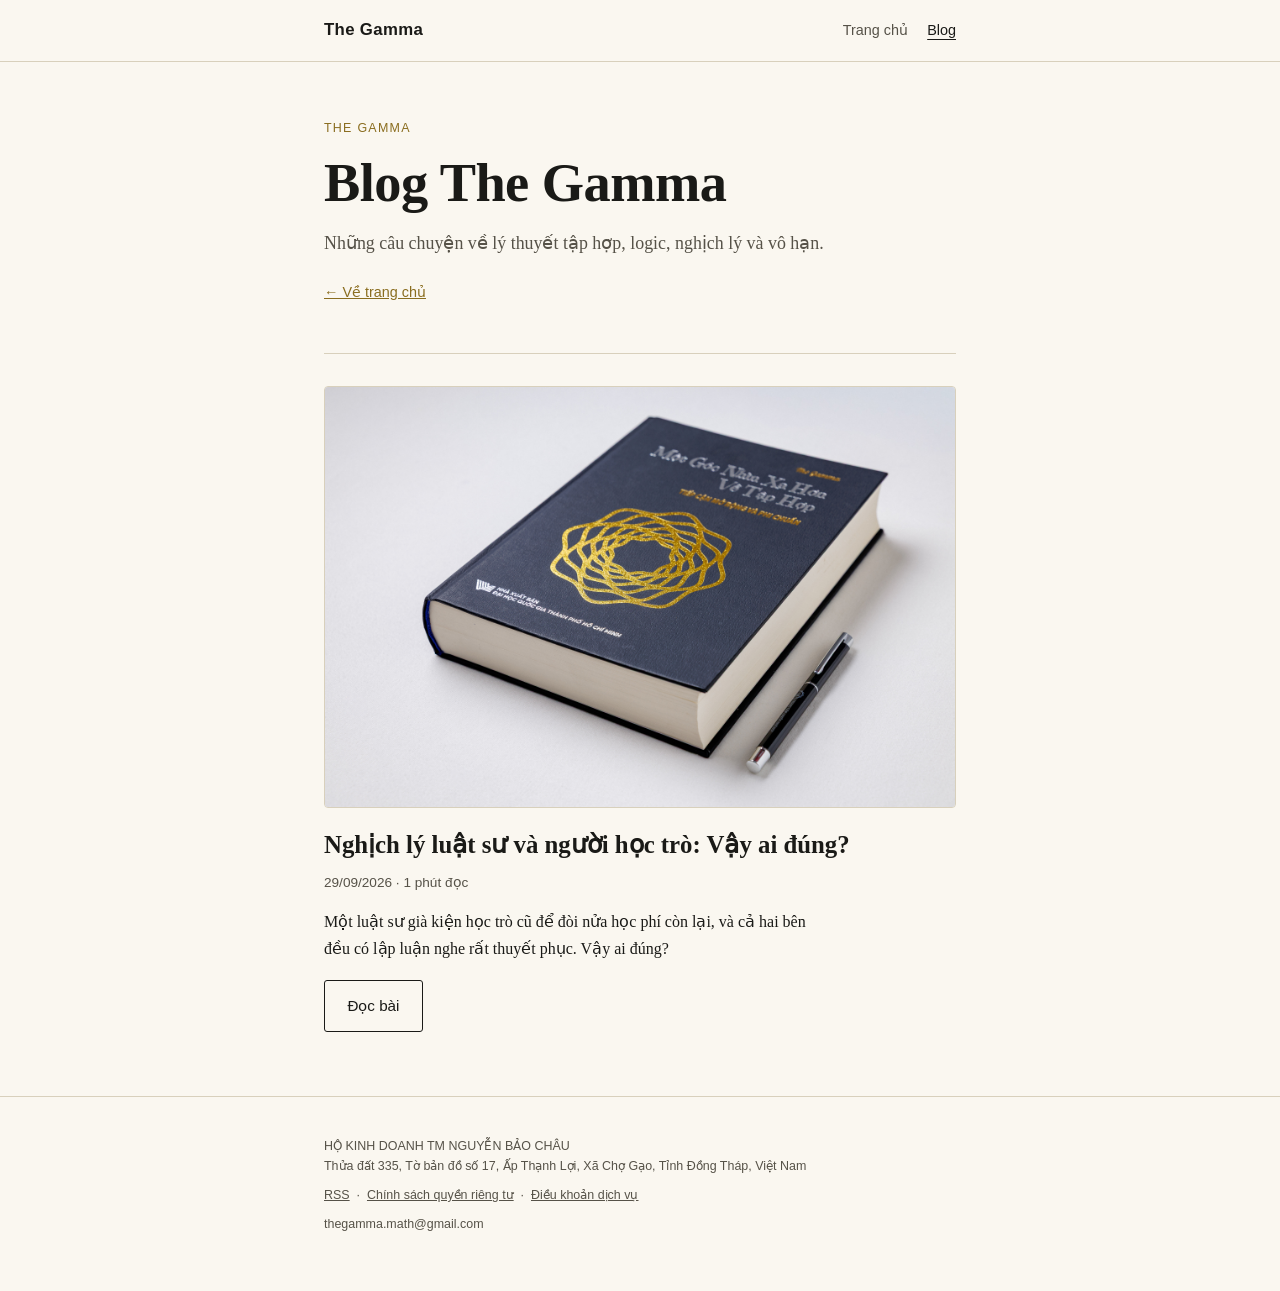
==== blog/index.html @ b24817ed "Add blog, first paradox article, and RSS feed Co-Authored-By: Claude Sonnet 5.5 <noreply@anthropic.c" ====
<!DOCTYPE html>
<html lang="vi">
<head>
<meta charset="UTF-8">
<meta name="viewport" content="width=device-width, initial-scale=1.0">
<script>function loadScript(a){var b=document.getElementsByTagName("head")[0],c=document.createElement("script");c.type="text/javascript",c.src="https://tracker.metricool.com/resources/be.js",c.onreadystatechange=a,c.onload=a,b.appendChild(c)}loadScript(function(){beTracker.t({hash:"9747b99897eb037092e02bbf953b41c9"})});</script>
<title>Blog The Gamma - Lý thuyết tập hợp, logic, nghịch lý và vô hạn</title>
<meta name="description" content="Những câu chuyện về lý thuyết tập hợp, logic, nghịch lý và vô hạn.">
<meta name="robots" content="index, follow">
<link rel="canonical" href="https://gammabook.store/blog/">
<link rel="alternate" type="application/rss+xml" title="The Gamma Blog RSS Feed" href="https://gammabook.store/feed.xml">
<meta property="og:type" content="website">
<meta property="og:site_name" content="The Gamma">
<meta property="og:locale" content="vi_VN">
<meta property="og:title" content="Blog The Gamma - Lý thuyết tập hợp, logic, nghịch lý và vô hạn">
<meta property="og:description" content="Những câu chuyện về lý thuyết tập hợp, logic, nghịch lý và vô hạn.">
<meta property="og:url" content="https://gammabook.store/blog/">
<meta property="og:image" content="https://gammabook.store/assets/images/blog/nghich-ly-luat-su-va-nguoi-hoc-tro.jpg">
<meta property="og:image:width" content="6000">
<meta property="og:image:height" content="4000">
<meta property="og:image:alt" content="Cuốn sách bìa cứng màu xanh đen có họa tiết vòng xoắn màu vàng ở giữa bìa, đặt trên nền sáng cạnh một chiếc bút.">
<meta name="twitter:card" content="summary_large_image">
<meta name="twitter:title" content="Blog The Gamma - Lý thuyết tập hợp, logic, nghịch lý và vô hạn">
<meta name="twitter:description" content="Những câu chuyện về lý thuyết tập hợp, logic, nghịch lý và vô hạn.">
<meta name="twitter:image" content="https://gammabook.store/assets/images/blog/nghich-ly-luat-su-va-nguoi-hoc-tro.jpg">
<link rel="stylesheet" href="/assets/css/blog.css">
</head>
<body>
<header class="site-header">
  <div class="inner">
    <a class="brand" href="/">The Gamma</a>
    <nav aria-label="Điều hướng chính">
      <ul>
        <li><a href="/">Trang chủ</a></li>
        <li><a href="/blog/" aria-current="page">Blog</a></li>
      </ul>
    </nav>
  </div>
</header>

<main>
  <div class="inner">
    <section class="blog-hero" aria-labelledby="blog-title">
      <p class="kicker">THE GAMMA</p>
      <h1 id="blog-title">Blog The Gamma</h1>
      <p class="lede">Những câu chuyện về lý thuyết tập hợp, logic, nghịch lý và vô hạn.</p>
      <a class="back-link" href="/">← Về trang chủ</a>
    </section>

    <section class="post-list" aria-label="Danh sách bài viết">
      <article class="post-card">
        <figure>
          <a href="/blog/nghich-ly-luat-su-va-nguoi-hoc-tro/" tabindex="-1" aria-hidden="true">
            <img src="/assets/images/blog/nghich-ly-luat-su-va-nguoi-hoc-tro.jpg" width="6000" height="4000" alt="Cuốn sách bìa cứng màu xanh đen có họa tiết vòng xoắn màu vàng ở giữa bìa, đặt trên nền sáng cạnh một chiếc bút.">
          </a>
        </figure>
        <h2><a href="/blog/nghich-ly-luat-su-va-nguoi-hoc-tro/">Nghịch lý luật sư và người học trò: Vậy ai đúng?</a></h2>
        <p class="meta"><time datetime="2026-09-29">29/09/2026</time> · 1 phút đọc</p>
        <p>Một luật sư già kiện học trò cũ để đòi nửa học phí còn lại, và cả hai bên đều có lập luận nghe rất thuyết phục. Vậy ai đúng?</p>
        <a class="btn" href="/blog/nghich-ly-luat-su-va-nguoi-hoc-tro/" aria-label="Đọc bài: Nghịch lý luật sư và người học trò: Vậy ai đúng?">Đọc bài</a>
      </article>
    </section>
  </div>
</main>

<footer class="site-footer">
  <div class="inner">
    <div class="legal">
      HỘ KINH DOANH TM NGUYỄN BẢO CHÂU<br>
      Thửa đất 335, Tờ bản đồ số 17, Ấp Thạnh Lợi, Xã Chợ Gạo, Tỉnh Đồng Tháp, Việt Nam
    </div>
    <div>
      <a href="/feed.xml">RSS</a>
      &nbsp;·&nbsp;
      <a href="https://claude.ai/artifact/8Zg2hi3Mc2nTTnBJ6mN28t" target="_blank" rel="noopener">Chính sách quyền riêng tư</a>
      &nbsp;·&nbsp;
      <a href="https://claude.ai/artifact/DGJWhUZzoiTJAerfdsssLq" target="_blank" rel="noopener">Điều khoản dịch vụ</a>
    </div>
    <div>thegamma.math@gmail.com</div>
  </div>
</footer>

</body>
</html>
---- assets/css/blog.css ----
:root {
  --ink: #1a1a17;
  --ink-soft: #565248;
  --paper: #faf7f0;
  --paper-panel: #f1ecdf;
  --rule: #d8d0bc;
  --accent: #8a6d1f;
  --accent-quiet: #cfc6a8;
}
@media (prefers-color-scheme: dark) {
  :root {
    --ink: #ece7da; --ink-soft: #b0aa97; --paper: #14130d;
    --paper-panel: #1c1a12; --rule: #34301f; --accent: #d4b04a; --accent-quiet: #47401f;
  }
}
* { box-sizing: border-box; }
html { scroll-padding-top: env(safe-area-inset-top, 0px); }
body {
  margin: 0; background: var(--paper); color: var(--ink);
  font-family: "Iowan Old Style", "Palatino Linotype", Georgia, "Noto Serif", serif;
  line-height: 1.7; -webkit-font-smoothing: antialiased;
  overflow-x: hidden;
}
.sans, .site-header, .site-footer, .meta, .btn, .kicker { font-family: "Helvetica Neue", Arial, sans-serif; }
.inner { max-width: 680px; margin: 0 auto; padding: 0 1.5rem; }
a { color: var(--accent); }
a:focus-visible {
  outline: 3px solid var(--accent);
  outline-offset: 3px;
  border-radius: 2px;
}
img { display: block; max-width: 100%; height: auto; }
p { margin: 0 0 1.1rem; max-width: 62ch; }

/* header */
.site-header { border-bottom: 1px solid var(--rule); padding: 1rem 0; }
.site-header .inner { display: flex; flex-wrap: wrap; align-items: baseline; justify-content: space-between; gap: 0.5rem 1.5rem; }
.brand { color: var(--ink); text-decoration: none; font-size: 1.05rem; font-weight: 600; letter-spacing: 0.02em; }
.site-header nav ul { list-style: none; margin: 0; padding: 0; display: flex; gap: 1.2rem; font-size: 0.9rem; }
.site-header nav a { color: var(--ink-soft); text-decoration: none; }
.site-header nav a:hover, .site-header nav a[aria-current="page"] { color: var(--ink); text-decoration: underline; text-underline-offset: 4px; }

/* blog index */
.blog-hero { padding: 3.5rem 0 2rem; }
.kicker { font-size: 0.78rem; letter-spacing: 0.1em; color: var(--accent); margin: 0 0 1rem; }
h1 { font-size: clamp(2.2rem, 7vw, 3.4rem); line-height: 1.05; margin: 0 0 1rem; font-weight: 600; letter-spacing: -0.01em; }
.lede { font-size: 1.12rem; color: var(--ink-soft); margin: 0 0 1.2rem; }
.back-link { font-family: "Helvetica Neue", Arial, sans-serif; font-size: 0.9rem; }

.post-list { padding: 1rem 0 4rem; }
.post-card { border-top: 1px solid var(--rule); padding-top: 2rem; }
.post-card figure { margin: 0 0 1.4rem; }
.post-card img, .post-figure img { width: 100%; border-radius: 4px; border: 1px solid var(--rule); background: var(--paper-panel); }
.post-card h2 { font-size: 1.55rem; line-height: 1.25; margin: 0 0 0.6rem; font-weight: 600; }
.post-card h2 a { color: var(--ink); text-decoration: none; }
.post-card h2 a:hover { text-decoration: underline; text-underline-offset: 4px; }
.meta { font-size: 0.85rem; color: var(--ink-soft); margin: 0 0 0.9rem; }
.btn {
  display: inline-block; padding: 0.75rem 1.4rem; border: 1px solid var(--ink); border-radius: 3px;
  color: var(--ink); text-decoration: none; font-size: 0.95rem;
  transition: background 0.15s ease, color 0.15s ease;
}
.btn:hover { background: var(--ink); color: var(--paper); }

/* article */
.post-head { padding: 3.5rem 0 1.5rem; }
.post-head h1 { font-size: clamp(1.9rem, 6vw, 2.9rem); line-height: 1.12; }
.post-figure { margin: 0 0 2.5rem; }
.post-figure figcaption { font-family: "Helvetica Neue", Arial, sans-serif; font-size: 0.8rem; color: var(--ink-soft); margin-top: 0.6rem; }
.post-intro { font-size: 1.15rem; color: var(--ink-soft); }
.post-body h2 { font-size: 1.4rem; margin: 2.4rem 0 0.9rem; font-weight: 600; }
.post-body .verdict h2 {
  font-size: clamp(1.8rem, 5vw, 2.3rem); margin: 3rem 0 1rem; padding-top: 1.6rem;
  border-top: 1px solid var(--rule); color: var(--accent);
}
.note {
  background: var(--paper-panel); border: 1px solid var(--rule); border-radius: 10px;
  padding: 1.1rem 1.4rem; margin: 2.5rem 0 0;
  font-family: "Helvetica Neue", Arial, sans-serif; font-size: 0.88rem; color: var(--ink-soft);
}
.note p { margin: 0; }
.cta-row { display: flex; flex-wrap: wrap; gap: 0.9rem; margin: 2.5rem 0 4rem; }

/* footer */
.site-footer { padding: 2.5rem 0 3.5rem; border-top: 1px solid var(--rule); font-size: 0.78rem; color: var(--ink-soft); }
.site-footer .inner { display: flex; flex-direction: column; gap: 0.5rem; }
.site-footer a { color: var(--ink-soft); }
.site-footer .legal { line-height: 1.6; }
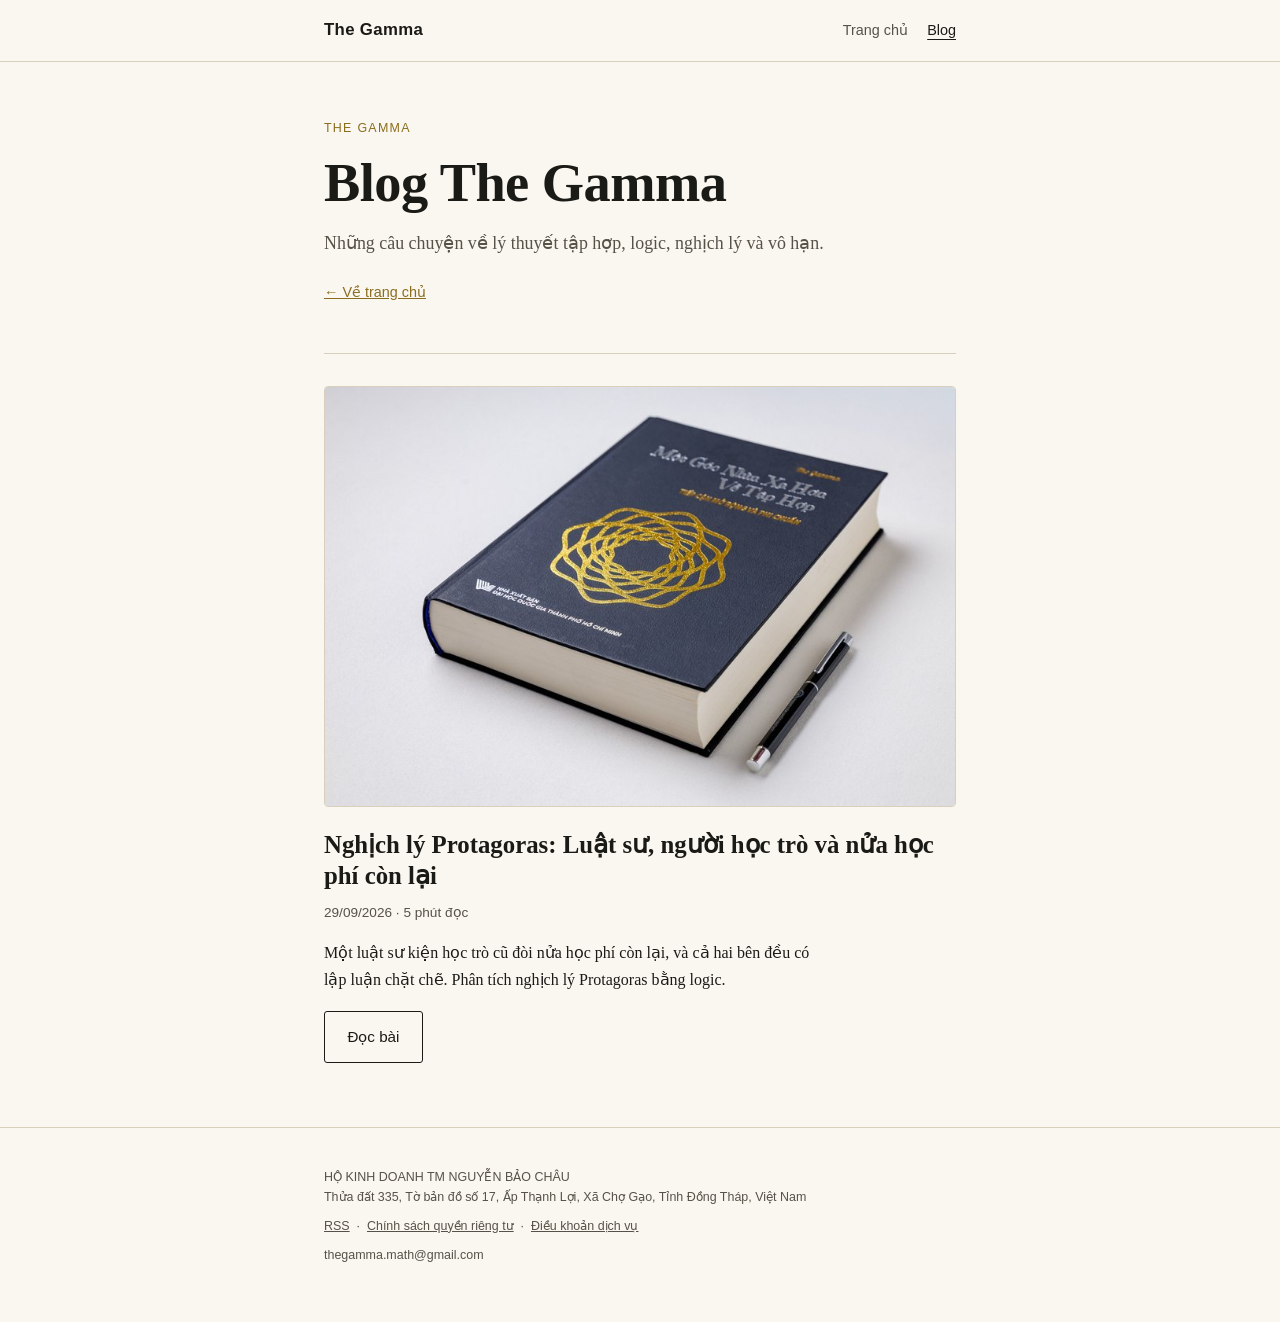
==== commit 002e81ec: "Improve Protagoras article and add LaTeX blog pipeline Co-Authored-By: Claude Sonnet 5.5 <noreply@an" ====
--- a/blog/index.html
+++ b/blog/index.html
@@ -15,14 +15,14 @@
 <meta property="og:title" content="Blog The Gamma - Lý thuyết tập hợp, logic, nghịch lý và vô hạn">
 <meta property="og:description" content="Những câu chuyện về lý thuyết tập hợp, logic, nghịch lý và vô hạn.">
 <meta property="og:url" content="https://gammabook.store/blog/">
-<meta property="og:image" content="https://gammabook.store/assets/images/blog/nghich-ly-luat-su-va-nguoi-hoc-tro.jpg">
-<meta property="og:image:width" content="6000">
-<meta property="og:image:height" content="4000">
+<meta property="og:image" content="https://gammabook.store/assets/images/blog/nghich-ly-luat-su-va-nguoi-hoc-tro-og.jpg">
+<meta property="og:image:width" content="1200">
+<meta property="og:image:height" content="630">
 <meta property="og:image:alt" content="Cuốn sách bìa cứng màu xanh đen có họa tiết vòng xoắn màu vàng ở giữa bìa, đặt trên nền sáng cạnh một chiếc bút.">
 <meta name="twitter:card" content="summary_large_image">
 <meta name="twitter:title" content="Blog The Gamma - Lý thuyết tập hợp, logic, nghịch lý và vô hạn">
 <meta name="twitter:description" content="Những câu chuyện về lý thuyết tập hợp, logic, nghịch lý và vô hạn.">
-<meta name="twitter:image" content="https://gammabook.store/assets/images/blog/nghich-ly-luat-su-va-nguoi-hoc-tro.jpg">
+<meta name="twitter:image" content="https://gammabook.store/assets/images/blog/nghich-ly-luat-su-va-nguoi-hoc-tro-og.jpg">
 <link rel="stylesheet" href="/assets/css/blog.css">
 </head>
 <body>
@@ -51,13 +51,13 @@
       <article class="post-card">
         <figure>
           <a href="/blog/nghich-ly-luat-su-va-nguoi-hoc-tro/" tabindex="-1" aria-hidden="true">
-            <img src="/assets/images/blog/nghich-ly-luat-su-va-nguoi-hoc-tro.jpg" width="6000" height="4000" alt="Cuốn sách bìa cứng màu xanh đen có họa tiết vòng xoắn màu vàng ở giữa bìa, đặt trên nền sáng cạnh một chiếc bút.">
+            <img src="/assets/images/blog/nghich-ly-luat-su-va-nguoi-hoc-tro-1200.jpg" srcset="/assets/images/blog/nghich-ly-luat-su-va-nguoi-hoc-tro-800.jpg 800w, /assets/images/blog/nghich-ly-luat-su-va-nguoi-hoc-tro-1200.jpg 1200w, /assets/images/blog/nghich-ly-luat-su-va-nguoi-hoc-tro-1600.jpg 1600w" sizes="(min-width: 680px) 632px, calc(100vw - 3rem)" width="1200" height="800" alt="Cuốn sách bìa cứng màu xanh đen có họa tiết vòng xoắn màu vàng ở giữa bìa, đặt trên nền sáng cạnh một chiếc bút." loading="lazy" decoding="async">
           </a>
         </figure>
-        <h2><a href="/blog/nghich-ly-luat-su-va-nguoi-hoc-tro/">Nghịch lý luật sư và người học trò: Vậy ai đúng?</a></h2>
-        <p class="meta"><time datetime="2026-09-29">29/09/2026</time> · 1 phút đọc</p>
-        <p>Một luật sư già kiện học trò cũ để đòi nửa học phí còn lại, và cả hai bên đều có lập luận nghe rất thuyết phục. Vậy ai đúng?</p>
-        <a class="btn" href="/blog/nghich-ly-luat-su-va-nguoi-hoc-tro/" aria-label="Đọc bài: Nghịch lý luật sư và người học trò: Vậy ai đúng?">Đọc bài</a>
+        <h2><a href="/blog/nghich-ly-luat-su-va-nguoi-hoc-tro/">Nghịch lý Protagoras: Luật sư, người học trò và nửa học phí còn lại</a></h2>
+        <p class="meta"><time datetime="2026-09-29">29/09/2026</time> · 5 phút đọc</p>
+        <p>Một luật sư kiện học trò cũ đòi nửa học phí còn lại, và cả hai bên đều có lập luận chặt chẽ. Phân tích nghịch lý Protagoras bằng logic.</p>
+        <a class="btn" href="/blog/nghich-ly-luat-su-va-nguoi-hoc-tro/" aria-label="Đọc bài: Nghịch lý Protagoras: Luật sư, người học trò và nửa học phí còn lại">Đọc bài</a>
       </article>
     </section>
   </div>
--- a/assets/css/blog.css
+++ b/assets/css/blog.css
@@ -6,9 +6,15 @@
   --rule: #d8d0bc;
   --accent: #8a6d1f;
   --accent-quiet: #cfc6a8;
+  /* Môi trường Ví dụ (vd) của sách: GammaOchre / GammaOchreTint.
+     Repository không chứa giá trị CMYK của preamble, nên hai màu này được lấy gần đúng từ
+     màu nhấn của trang (#8a6d1f). Chữ trắng trên #8a6d1f đạt tỷ lệ tương phản khoảng 4.9:1. */
+  --ochre: #8a6d1f;
+  --ochre-tint: #f6f0df;
 }
 @media (prefers-color-scheme: dark) {
   :root {
+    --ochre-tint: #211d10;
     --ink: #ece7da; --ink-soft: #b0aa97; --paper: #14130d;
     --paper-panel: #1c1a12; --rule: #34301f; --accent: #d4b04a; --accent-quiet: #47401f;
   }
@@ -67,12 +73,31 @@
 .post-head h1 { font-size: clamp(1.9rem, 6vw, 2.9rem); line-height: 1.12; }
 .post-figure { margin: 0 0 2.5rem; }
 .post-figure figcaption { font-family: "Helvetica Neue", Arial, sans-serif; font-size: 0.8rem; color: var(--ink-soft); margin-top: 0.6rem; }
-.post-intro { font-size: 1.15rem; color: var(--ink-soft); }
+.post-subtitle { font-style: italic; color: var(--ink-soft); margin: 0; font-size: 1.05rem; }
+.english-term { font-style: italic; }
 .post-body h2 { font-size: 1.4rem; margin: 2.4rem 0 0.9rem; font-weight: 600; }
-.post-body .verdict h2 {
-  font-size: clamp(1.8rem, 5vw, 2.3rem); margin: 3rem 0 1rem; padding-top: 1.6rem;
-  border-top: 1px solid var(--rule); color: var(--accent);
+.post-body ul { margin: 0 0 1.1rem; padding-left: 1.4rem; max-width: 62ch; }
+.post-body li { margin-bottom: 0.5rem; }
+.references { margin-top: 2.5rem; }
+.references h2 { font-size: 1.4rem; margin: 0 0 0.9rem; font-weight: 600; }
+.references ol { padding-left: 1.4rem; margin: 0; }
+
+/* công thức: display math cuộn ngang trong vùng công thức, không làm tràn trang */
+.math-display { margin: 1.2rem 0; }
+mjx-container[display="true"] { display: block; max-width: 100%; overflow-x: auto; overflow-y: hidden; margin: 1rem 0 !important; }
+
+/* môi trường Ví dụ */
+.gamma-example { border: 2px solid var(--ochre); border-radius: 6px; background: var(--ochre-tint); margin: 2.4rem 0; overflow: hidden; }
+.gamma-example__header { background: var(--ochre); padding: 0.65rem 1.4rem; }
+.gamma-example__title { margin: 0; color: #fff; font-style: italic; font-weight: 600; font-size: 1.05rem; line-height: 1.4; }
+.gamma-example__body { padding: 0 1.4rem 1.2rem; }
+.gamma-example__body section:first-child > h2 { margin-top: 1.4rem; }
+.gamma-example__body p:last-child { margin-bottom: 0; }
+@media (max-width: 480px) {
+  .gamma-example__header { padding: 0.6rem 1rem; }
+  .gamma-example__body { padding: 0 1rem 1rem; }
 }
+
 .note {
   background: var(--paper-panel); border: 1px solid var(--rule); border-radius: 10px;
   padding: 1.1rem 1.4rem; margin: 2.5rem 0 0;
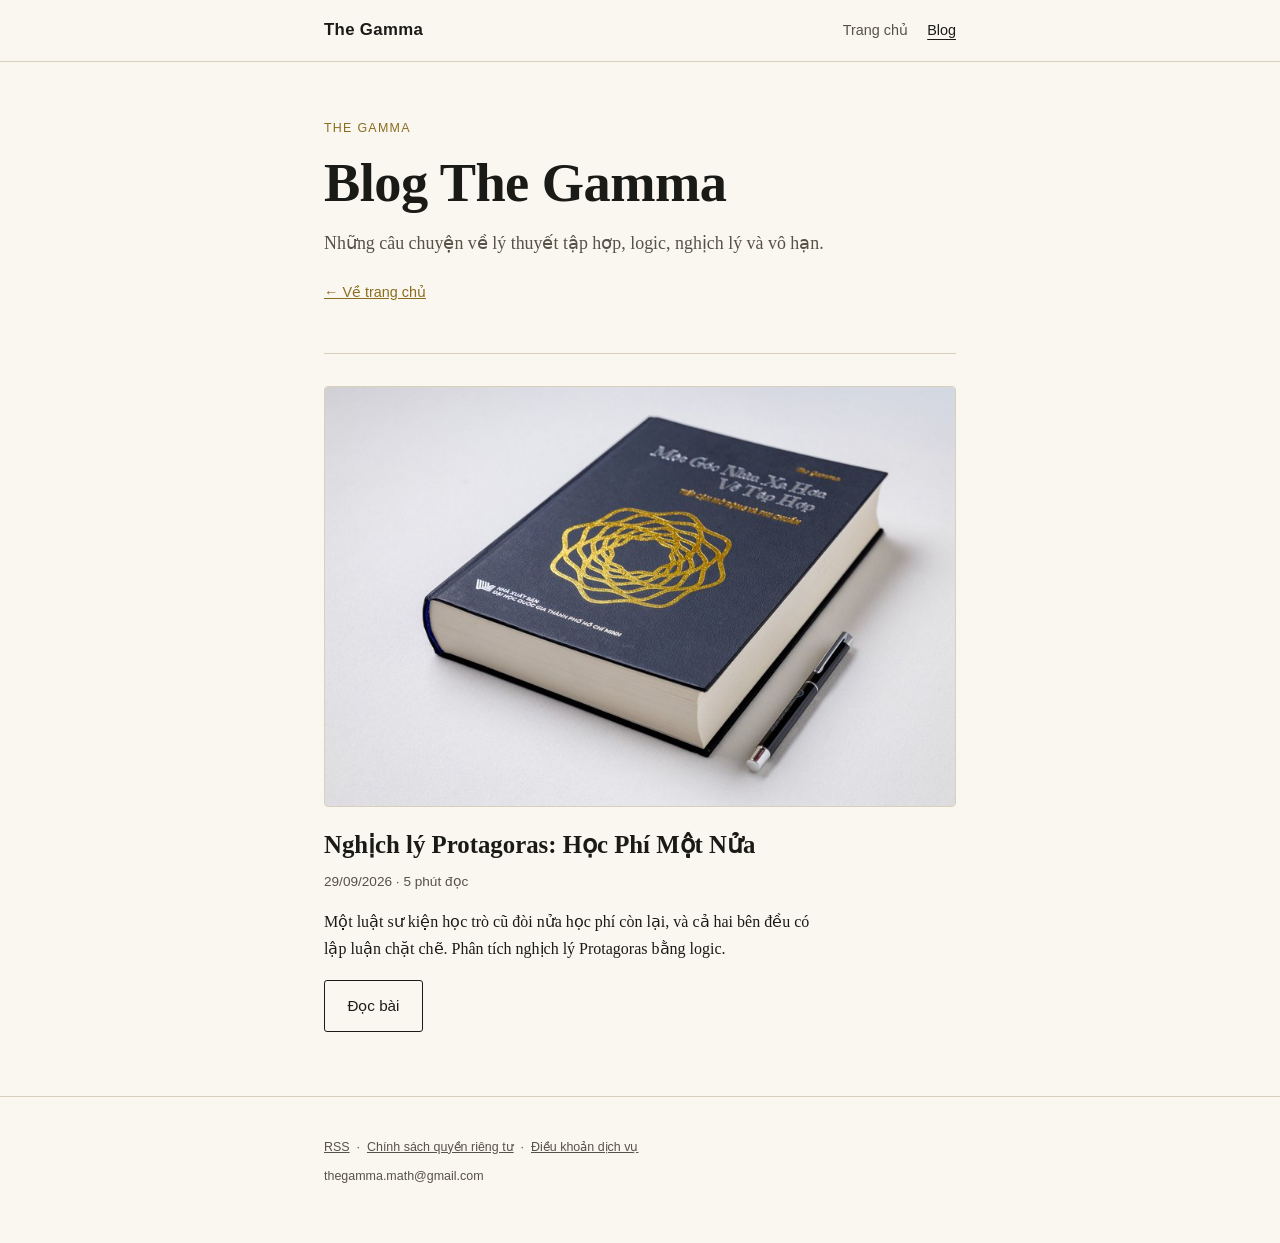
==== commit fdfef6a6: "Refine blog footer and article title Co-Authored-By: Claude Sonnet 5.5 <noreply@anthropic.com> Claud" ====
--- a/blog/index.html
+++ b/blog/index.html
@@ -54,10 +54,10 @@
             <img src="/assets/images/blog/nghich-ly-luat-su-va-nguoi-hoc-tro-1200.jpg" srcset="/assets/images/blog/nghich-ly-luat-su-va-nguoi-hoc-tro-800.jpg 800w, /assets/images/blog/nghich-ly-luat-su-va-nguoi-hoc-tro-1200.jpg 1200w, /assets/images/blog/nghich-ly-luat-su-va-nguoi-hoc-tro-1600.jpg 1600w" sizes="(min-width: 680px) 632px, calc(100vw - 3rem)" width="1200" height="800" alt="Cuốn sách bìa cứng màu xanh đen có họa tiết vòng xoắn màu vàng ở giữa bìa, đặt trên nền sáng cạnh một chiếc bút." loading="lazy" decoding="async">
           </a>
         </figure>
-        <h2><a href="/blog/nghich-ly-luat-su-va-nguoi-hoc-tro/">Nghịch lý Protagoras: Luật sư, người học trò và nửa học phí còn lại</a></h2>
+        <h2><a href="/blog/nghich-ly-luat-su-va-nguoi-hoc-tro/">Nghịch lý Protagoras: Học Phí Một Nửa</a></h2>
         <p class="meta"><time datetime="2026-09-29">29/09/2026</time> · 5 phút đọc</p>
         <p>Một luật sư kiện học trò cũ đòi nửa học phí còn lại, và cả hai bên đều có lập luận chặt chẽ. Phân tích nghịch lý Protagoras bằng logic.</p>
-        <a class="btn" href="/blog/nghich-ly-luat-su-va-nguoi-hoc-tro/" aria-label="Đọc bài: Nghịch lý Protagoras: Luật sư, người học trò và nửa học phí còn lại">Đọc bài</a>
+        <a class="btn" href="/blog/nghich-ly-luat-su-va-nguoi-hoc-tro/" aria-label="Đọc bài: Nghịch lý Protagoras: Học Phí Một Nửa">Đọc bài</a>
       </article>
     </section>
   </div>
@@ -65,10 +65,6 @@
 
 <footer class="site-footer">
   <div class="inner">
-    <div class="legal">
-      HỘ KINH DOANH TM NGUYỄN BẢO CHÂU<br>
-      Thửa đất 335, Tờ bản đồ số 17, Ấp Thạnh Lợi, Xã Chợ Gạo, Tỉnh Đồng Tháp, Việt Nam
-    </div>
     <div>
       <a href="/feed.xml">RSS</a>
       &nbsp;·&nbsp;
--- a/assets/css/blog.css
+++ b/assets/css/blog.css
@@ -110,4 +110,3 @@
 .site-footer { padding: 2.5rem 0 3.5rem; border-top: 1px solid var(--rule); font-size: 0.78rem; color: var(--ink-soft); }
 .site-footer .inner { display: flex; flex-direction: column; gap: 0.5rem; }
 .site-footer a { color: var(--ink-soft); }
-.site-footer .legal { line-height: 1.6; }
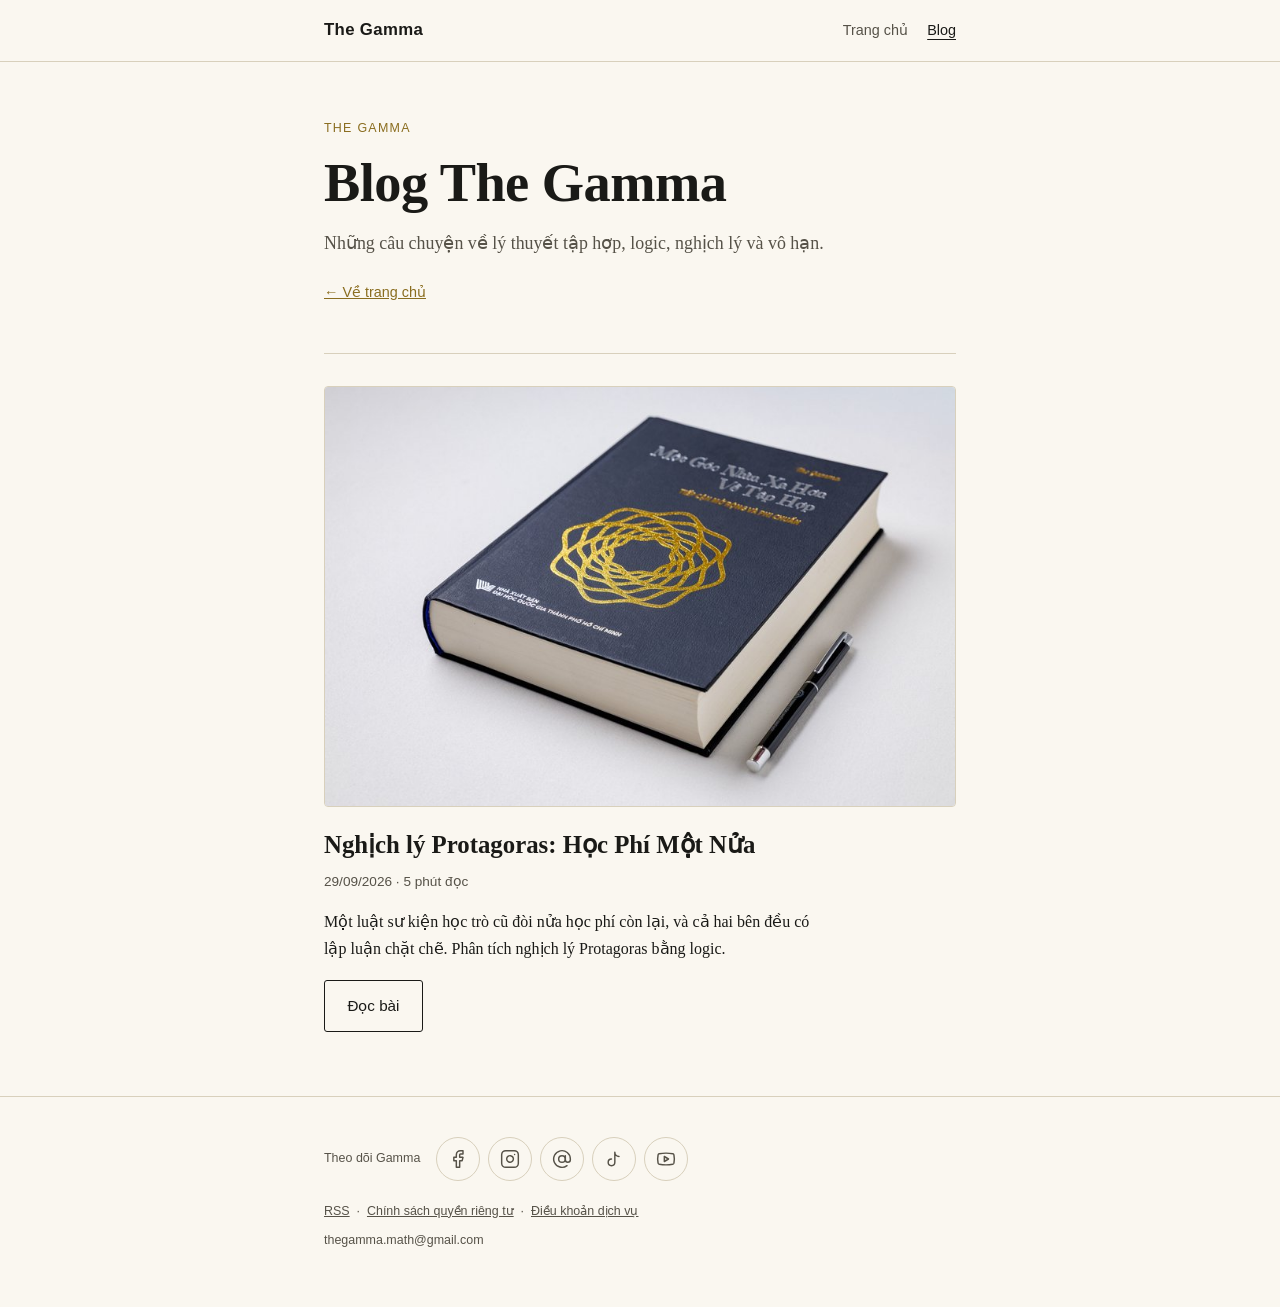
==== commit 6ce3eb43: "Update social links and add follow section Co-Authored-By: Claude Sonnet 5.5 <noreply@anthropic.com>" ====
--- a/blog/index.html
+++ b/blog/index.html
@@ -65,6 +65,16 @@
 
 <footer class="site-footer">
   <div class="inner">
+    <div class="follow-mini">
+      <span class="follow-mini__label">Theo dõi Gamma</span>
+      <ul class="follow-mini__list">
+        <li><a class="follow-mini__link" href="https://www.facebook.com/thegammabook/" target="_blank" rel="noopener noreferrer" aria-label="Gamma trên Facebook"><svg viewBox="0 0 24 24" fill="none" stroke="currentColor" stroke-width="1.75" stroke-linecap="round" stroke-linejoin="round" aria-hidden="true" focusable="false"><path d="M18 2h-3a5 5 0 0 0-5 5v3H7v4h3v8h4v-8h3l1-4h-4V7a1 1 0 0 1 1-1h3z"/></svg></a></li>
+        <li><a class="follow-mini__link" href="https://www.instagram.com/thegamma.math" target="_blank" rel="noopener noreferrer" aria-label="Gamma trên Instagram"><svg viewBox="0 0 24 24" fill="none" stroke="currentColor" stroke-width="1.75" stroke-linecap="round" stroke-linejoin="round" aria-hidden="true" focusable="false"><rect x="2" y="2" width="20" height="20" rx="5" ry="5"/><path d="M16 11.37A4 4 0 1 1 12.63 8 4 4 0 0 1 16 11.37z"/><line x1="17.5" y1="6.5" x2="17.51" y2="6.5"/></svg></a></li>
+        <li><a class="follow-mini__link" href="https://www.threads.com/@thegamma.math" target="_blank" rel="noopener noreferrer" aria-label="Gamma trên Threads"><svg viewBox="0 0 24 24" fill="none" stroke="currentColor" stroke-width="1.75" stroke-linecap="round" stroke-linejoin="round" aria-hidden="true" focusable="false"><circle cx="12" cy="12" r="4"/><path d="M16 8v5a3 3 0 0 0 6 0v-1a10 10 0 1 0-4 8"/></svg></a></li>
+        <li><a class="follow-mini__link" href="https://www.tiktok.com/@gammabook.store" target="_blank" rel="noopener noreferrer" aria-label="Gamma trên TikTok"><svg viewBox="0 0 24 24" fill="none" stroke="currentColor" stroke-width="1.75" stroke-linecap="round" stroke-linejoin="round" aria-hidden="true" focusable="false"><path d="M9 12a4 4 0 1 0 4 4V4a5 5 0 0 0 5 5"/></svg></a></li>
+        <li><a class="follow-mini__link" href="https://www.youtube.com/@gammabookstore" target="_blank" rel="noopener noreferrer" aria-label="Gamma trên YouTube"><svg viewBox="0 0 24 24" fill="none" stroke="currentColor" stroke-width="1.75" stroke-linecap="round" stroke-linejoin="round" aria-hidden="true" focusable="false"><path d="M2.5 17a24.12 24.12 0 0 1 0-10 2 2 0 0 1 1.4-1.4 49.56 49.56 0 0 1 16.2 0A2 2 0 0 1 21.5 7a24.12 24.12 0 0 1 0 10 2 2 0 0 1-1.4 1.4 49.55 49.55 0 0 1-16.2 0A2 2 0 0 1 2.5 17"/><path d="m10 15 5-3-5-3z"/></svg></a></li>
+      </ul>
+    </div>
     <div>
       <a href="/feed.xml">RSS</a>
       &nbsp;·&nbsp;
--- a/assets/css/blog.css
+++ b/assets/css/blog.css
@@ -76,7 +76,9 @@
 .post-subtitle { font-style: italic; color: var(--ink-soft); margin: 0; font-size: 1.05rem; }
 .english-term { font-style: italic; }
 .post-body h2 { font-size: 1.4rem; margin: 2.4rem 0 0.9rem; font-weight: 600; }
-.post-body ul { margin: 0 0 1.1rem; padding-left: 1.4rem; max-width: 62ch; }
+/* Cột chữ bài viết rộng bằng ảnh hero và khung Ví dụ (đều theo .inner = 632px nội dung). */
+.post-body p, .post-body ul { max-width: none; }
+.post-body ul { margin: 0 0 1.1rem; padding-left: 1.4rem; }
 .post-body li { margin-bottom: 0.5rem; }
 .references { margin-top: 2.5rem; }
 .references h2 { font-size: 1.4rem; margin: 0 0 0.9rem; font-weight: 600; }
@@ -88,9 +90,9 @@
 
 /* môi trường Ví dụ */
 .gamma-example { border: 2px solid var(--ochre); border-radius: 6px; background: var(--ochre-tint); margin: 2.4rem 0; overflow: hidden; }
-.gamma-example__header { background: var(--ochre); padding: 0.65rem 1.4rem; }
+.gamma-example__header { background: var(--ochre); padding: 0.65rem 1.25rem; }
 .gamma-example__title { margin: 0; color: #fff; font-style: italic; font-weight: 600; font-size: 1.05rem; line-height: 1.4; }
-.gamma-example__body { padding: 0 1.4rem 1.2rem; }
+.gamma-example__body { padding: 0 1.25rem 1.2rem; }
 .gamma-example__body section:first-child > h2 { margin-top: 1.4rem; }
 .gamma-example__body p:last-child { margin-bottom: 0; }
 @media (max-width: 480px) {
@@ -110,3 +112,15 @@
 .site-footer { padding: 2.5rem 0 3.5rem; border-top: 1px solid var(--rule); font-size: 0.78rem; color: var(--ink-soft); }
 .site-footer .inner { display: flex; flex-direction: column; gap: 0.5rem; }
 .site-footer a { color: var(--ink-soft); }
+
+/* theo dõi Gamma: hàng icon thu gọn trong footer */
+.follow-mini { display: flex; flex-wrap: wrap; align-items: center; gap: 0.25rem 1rem; margin-bottom: 0.75rem; }
+.follow-mini__list { list-style: none; margin: 0; padding: 0; display: flex; flex-wrap: wrap; gap: 0.5rem; }
+.follow-mini__link {
+  display: inline-flex; align-items: center; justify-content: center; width: 44px; height: 44px;
+  border: 1px solid var(--rule); border-radius: 50%; color: var(--ink-soft);
+  transition: transform 0.18s ease, color 0.18s ease, border-color 0.18s ease;
+}
+.follow-mini__link svg { width: 20px; height: 20px; }
+.follow-mini__link:hover { color: var(--accent); border-color: var(--accent); transform: translateY(-2px); }
+@media (prefers-reduced-motion: reduce) { .follow-mini__link { transition: none; } .follow-mini__link:hover { transform: none; } }
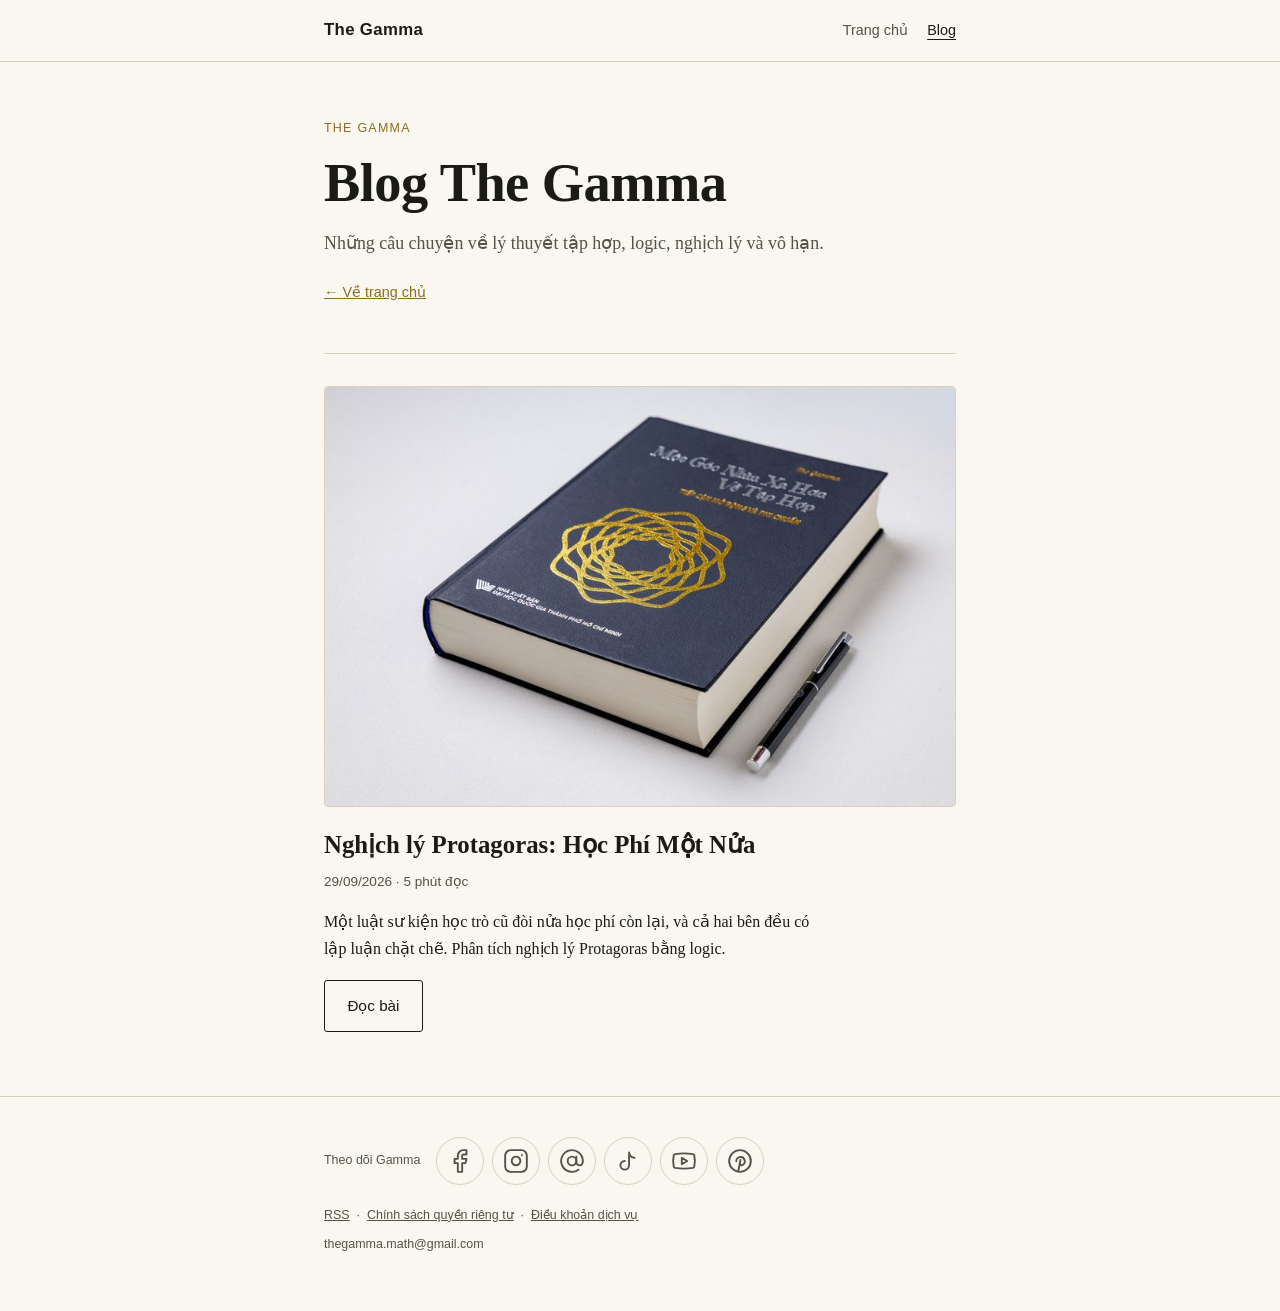
==== commit 5042aa87: "Refine follow section, add Pinterest and domain verification Co-Authored-By: Claude Sonnet 5.5 <nore" ====
--- a/blog/index.html
+++ b/blog/index.html
@@ -73,6 +73,7 @@
         <li><a class="follow-mini__link" href="https://www.threads.com/@thegamma.math" target="_blank" rel="noopener noreferrer" aria-label="Gamma trên Threads"><svg viewBox="0 0 24 24" fill="none" stroke="currentColor" stroke-width="1.75" stroke-linecap="round" stroke-linejoin="round" aria-hidden="true" focusable="false"><circle cx="12" cy="12" r="4"/><path d="M16 8v5a3 3 0 0 0 6 0v-1a10 10 0 1 0-4 8"/></svg></a></li>
         <li><a class="follow-mini__link" href="https://www.tiktok.com/@gammabook.store" target="_blank" rel="noopener noreferrer" aria-label="Gamma trên TikTok"><svg viewBox="0 0 24 24" fill="none" stroke="currentColor" stroke-width="1.75" stroke-linecap="round" stroke-linejoin="round" aria-hidden="true" focusable="false"><path d="M9 12a4 4 0 1 0 4 4V4a5 5 0 0 0 5 5"/></svg></a></li>
         <li><a class="follow-mini__link" href="https://www.youtube.com/@gammabookstore" target="_blank" rel="noopener noreferrer" aria-label="Gamma trên YouTube"><svg viewBox="0 0 24 24" fill="none" stroke="currentColor" stroke-width="1.75" stroke-linecap="round" stroke-linejoin="round" aria-hidden="true" focusable="false"><path d="M2.5 17a24.12 24.12 0 0 1 0-10 2 2 0 0 1 1.4-1.4 49.56 49.56 0 0 1 16.2 0A2 2 0 0 1 21.5 7a24.12 24.12 0 0 1 0 10 2 2 0 0 1-1.4 1.4 49.55 49.55 0 0 1-16.2 0A2 2 0 0 1 2.5 17"/><path d="m10 15 5-3-5-3z"/></svg></a></li>
+        <li><a class="follow-mini__link" href="https://www.pinterest.com/thegammamath/" target="_blank" rel="noopener noreferrer" aria-label="Gamma trên Pinterest"><svg viewBox="0 0 24 24" fill="none" stroke="currentColor" stroke-width="1.75" stroke-linecap="round" stroke-linejoin="round" aria-hidden="true" focusable="false"><circle cx="12" cy="12" r="10"/><path d="M10.4 21.6 12.4 11"/><path d="M8.6 12.3a3.9 3.9 0 1 1 5.8 3.4c-1.2.6-2.1.1-2.3-.9"/></svg></a></li>
       </ul>
     </div>
     <div>
--- a/assets/css/blog.css
+++ b/assets/css/blog.css
@@ -117,10 +117,10 @@
 .follow-mini { display: flex; flex-wrap: wrap; align-items: center; gap: 0.25rem 1rem; margin-bottom: 0.75rem; }
 .follow-mini__list { list-style: none; margin: 0; padding: 0; display: flex; flex-wrap: wrap; gap: 0.5rem; }
 .follow-mini__link {
-  display: inline-flex; align-items: center; justify-content: center; width: 44px; height: 44px;
+  display: inline-flex; align-items: center; justify-content: center; width: 48px; height: 48px;
   border: 1px solid var(--rule); border-radius: 50%; color: var(--ink-soft);
   transition: transform 0.18s ease, color 0.18s ease, border-color 0.18s ease;
 }
-.follow-mini__link svg { width: 20px; height: 20px; }
+.follow-mini__link svg { width: 26px; height: 26px; }
 .follow-mini__link:hover { color: var(--accent); border-color: var(--accent); transform: translateY(-2px); }
 @media (prefers-reduced-motion: reduce) { .follow-mini__link { transition: none; } .follow-mini__link:hover { transform: none; } }
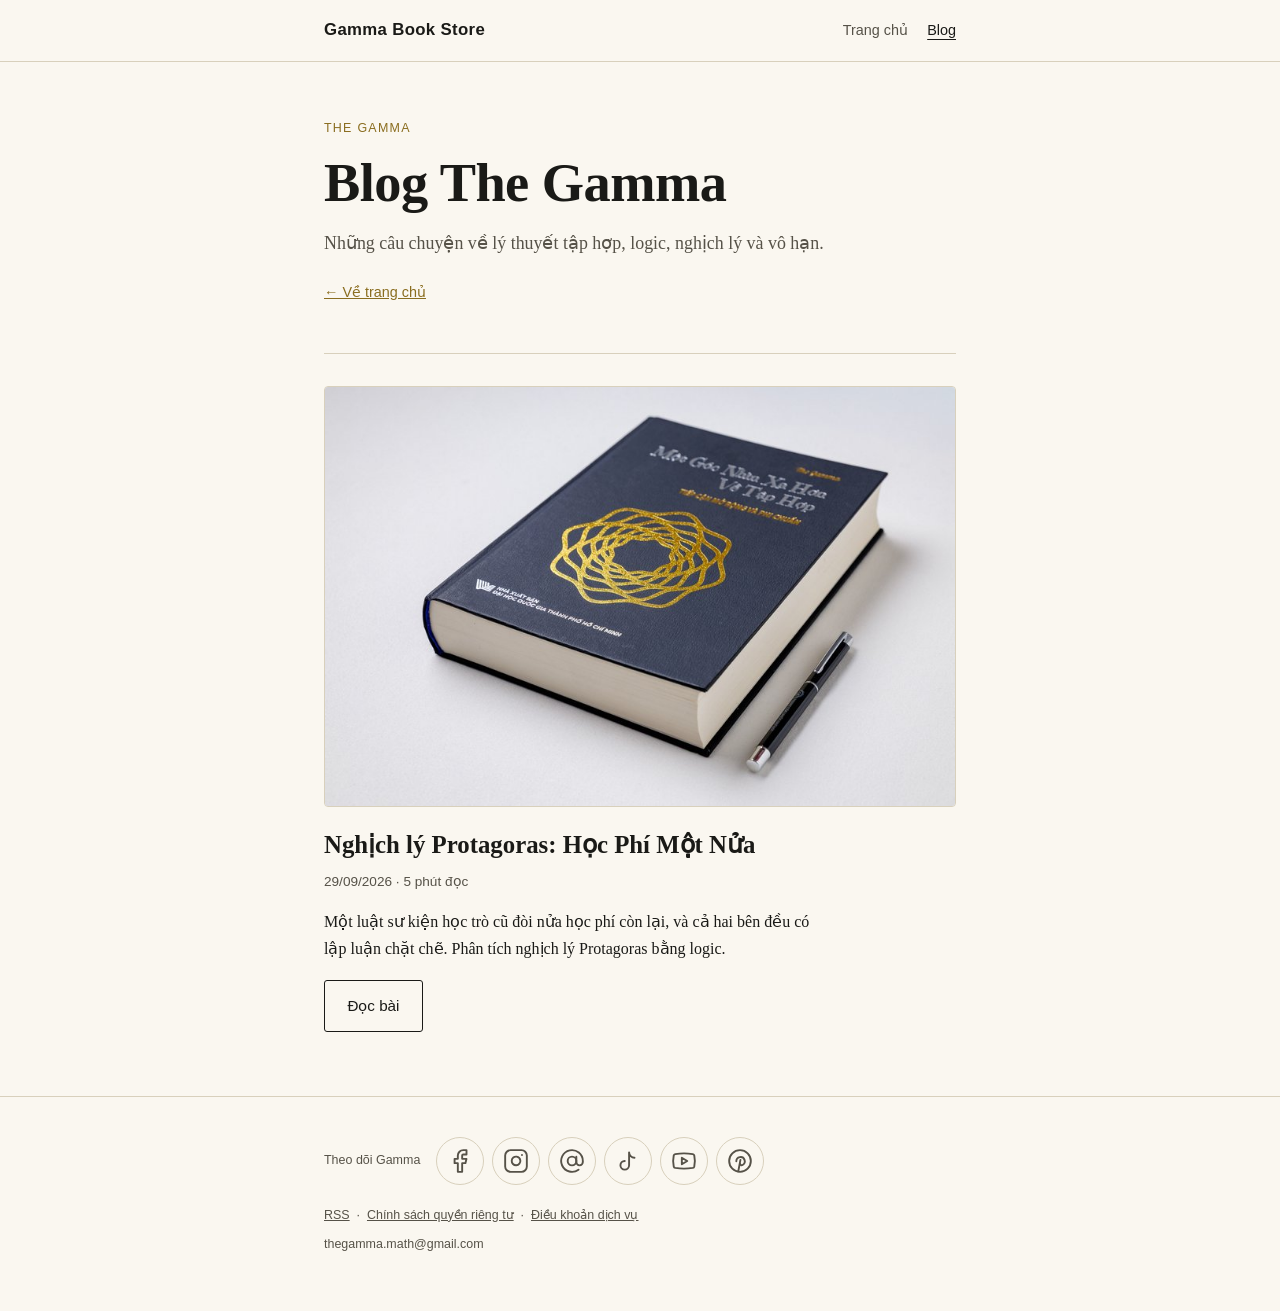
==== commit 637b5424: "Rename site brand to Gamma Book Store and add Blog link to question panel Co-Authored-By: Claude Son" ====
--- a/blog/index.html
+++ b/blog/index.html
@@ -10,7 +10,7 @@
 <link rel="canonical" href="https://gammabook.store/blog/">
 <link rel="alternate" type="application/rss+xml" title="The Gamma Blog RSS Feed" href="https://gammabook.store/feed.xml">
 <meta property="og:type" content="website">
-<meta property="og:site_name" content="The Gamma">
+<meta property="og:site_name" content="Gamma Book Store">
 <meta property="og:locale" content="vi_VN">
 <meta property="og:title" content="Blog The Gamma - Lý thuyết tập hợp, logic, nghịch lý và vô hạn">
 <meta property="og:description" content="Những câu chuyện về lý thuyết tập hợp, logic, nghịch lý và vô hạn.">
@@ -28,7 +28,7 @@
 <body>
 <header class="site-header">
   <div class="inner">
-    <a class="brand" href="/">The Gamma</a>
+    <a class="brand" href="/">Gamma Book Store</a>
     <nav aria-label="Điều hướng chính">
       <ul>
         <li><a href="/">Trang chủ</a></li>
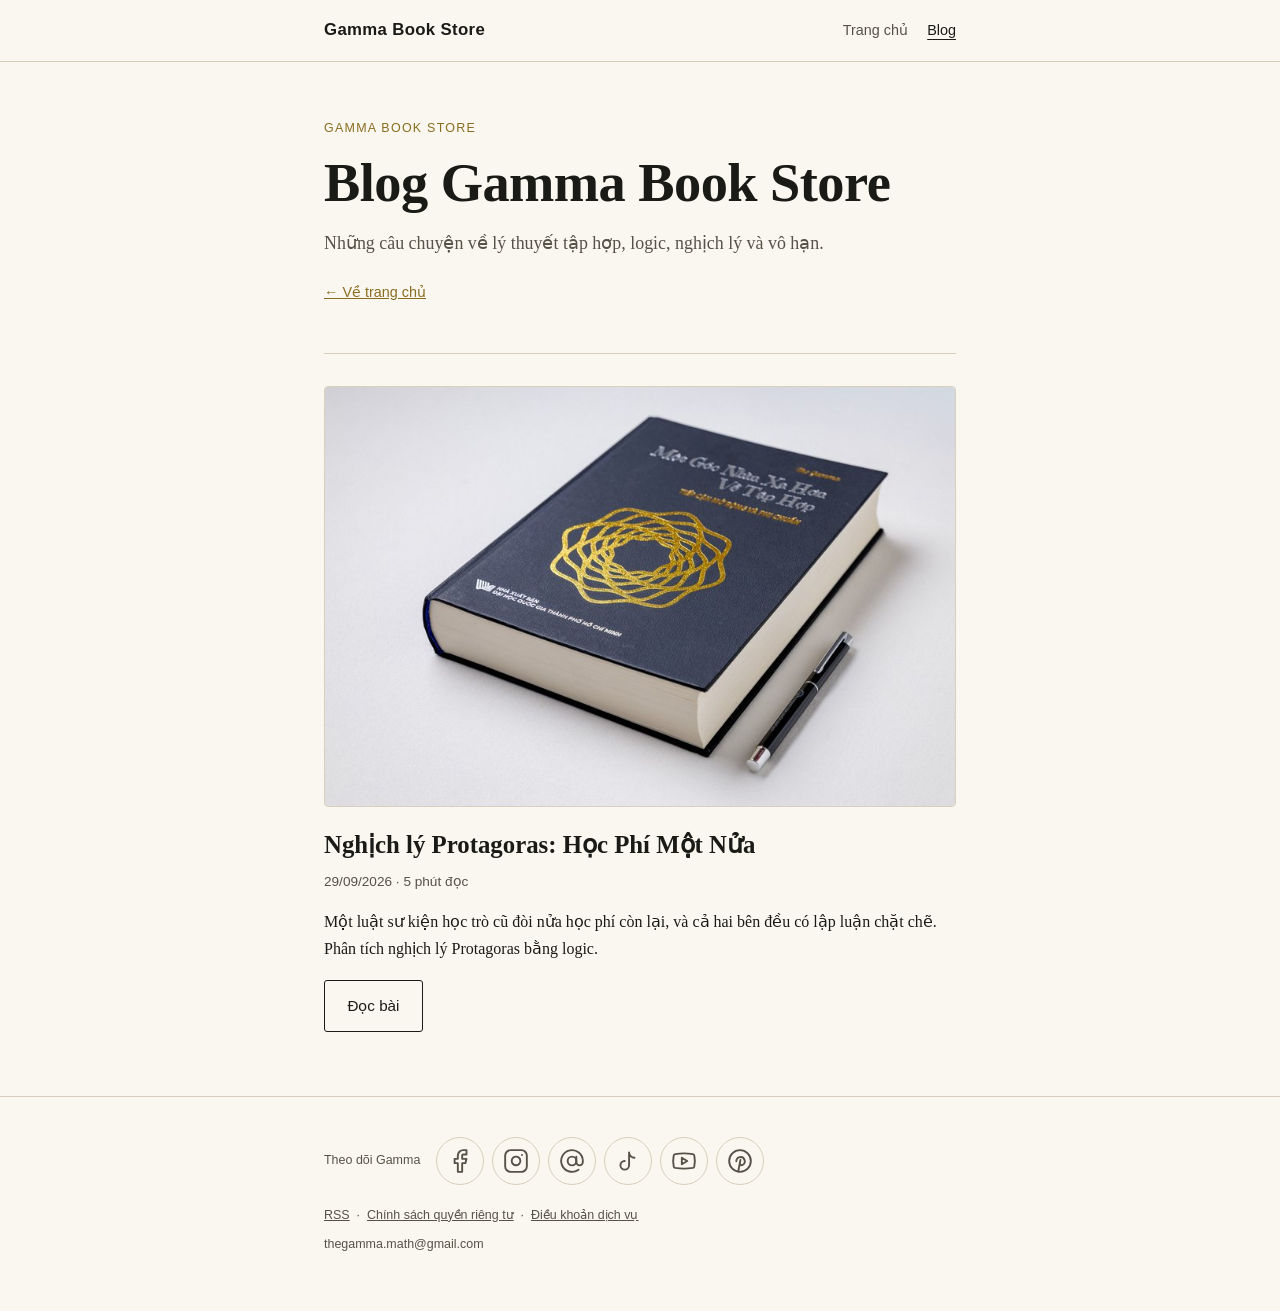
==== commit ba6b76bb: "Fix blog text width and unify Gamma Book Store branding Co-Authored-By: Claude Sonnet 5.5 <noreply@a" ====
--- a/blog/index.html
+++ b/blog/index.html
@@ -4,15 +4,19 @@
 <meta charset="UTF-8">
 <meta name="viewport" content="width=device-width, initial-scale=1.0">
 <script>function loadScript(a){var b=document.getElementsByTagName("head")[0],c=document.createElement("script");c.type="text/javascript",c.src="https://tracker.metricool.com/resources/be.js",c.onreadystatechange=a,c.onload=a,b.appendChild(c)}loadScript(function(){beTracker.t({hash:"9747b99897eb037092e02bbf953b41c9"})});</script>
-<title>Blog The Gamma - Lý thuyết tập hợp, logic, nghịch lý và vô hạn</title>
+<title>Blog Gamma Book Store - Lý thuyết tập hợp, logic, nghịch lý và vô hạn</title>
 <meta name="description" content="Những câu chuyện về lý thuyết tập hợp, logic, nghịch lý và vô hạn.">
 <meta name="robots" content="index, follow">
 <link rel="canonical" href="https://gammabook.store/blog/">
-<link rel="alternate" type="application/rss+xml" title="The Gamma Blog RSS Feed" href="https://gammabook.store/feed.xml">
+<link rel="icon" href="/favicon.ico" sizes="any">
+<link rel="icon" type="image/png" sizes="32x32" href="/assets/favicon/favicon-32x32.png">
+<link rel="icon" type="image/png" sizes="16x16" href="/assets/favicon/favicon-16x16.png">
+<link rel="apple-touch-icon" href="/assets/favicon/apple-touch-icon.png">
+<link rel="alternate" type="application/rss+xml" title="Gamma Book Store Blog RSS Feed" href="https://gammabook.store/feed.xml">
 <meta property="og:type" content="website">
 <meta property="og:site_name" content="Gamma Book Store">
 <meta property="og:locale" content="vi_VN">
-<meta property="og:title" content="Blog The Gamma - Lý thuyết tập hợp, logic, nghịch lý và vô hạn">
+<meta property="og:title" content="Blog Gamma Book Store - Lý thuyết tập hợp, logic, nghịch lý và vô hạn">
 <meta property="og:description" content="Những câu chuyện về lý thuyết tập hợp, logic, nghịch lý và vô hạn.">
 <meta property="og:url" content="https://gammabook.store/blog/">
 <meta property="og:image" content="https://gammabook.store/assets/images/blog/nghich-ly-luat-su-va-nguoi-hoc-tro-og.jpg">
@@ -20,7 +24,7 @@
 <meta property="og:image:height" content="630">
 <meta property="og:image:alt" content="Cuốn sách bìa cứng màu xanh đen có họa tiết vòng xoắn màu vàng ở giữa bìa, đặt trên nền sáng cạnh một chiếc bút.">
 <meta name="twitter:card" content="summary_large_image">
-<meta name="twitter:title" content="Blog The Gamma - Lý thuyết tập hợp, logic, nghịch lý và vô hạn">
+<meta name="twitter:title" content="Blog Gamma Book Store - Lý thuyết tập hợp, logic, nghịch lý và vô hạn">
 <meta name="twitter:description" content="Những câu chuyện về lý thuyết tập hợp, logic, nghịch lý và vô hạn.">
 <meta name="twitter:image" content="https://gammabook.store/assets/images/blog/nghich-ly-luat-su-va-nguoi-hoc-tro-og.jpg">
 <link rel="stylesheet" href="/assets/css/blog.css">
@@ -41,8 +45,8 @@
 <main>
   <div class="inner">
     <section class="blog-hero" aria-labelledby="blog-title">
-      <p class="kicker">THE GAMMA</p>
-      <h1 id="blog-title">Blog The Gamma</h1>
+      <p class="kicker">GAMMA BOOK STORE</p>
+      <h1 id="blog-title">Blog Gamma Book Store</h1>
       <p class="lede">Những câu chuyện về lý thuyết tập hợp, logic, nghịch lý và vô hạn.</p>
       <a class="back-link" href="/">← Về trang chủ</a>
     </section>
--- a/assets/css/blog.css
+++ b/assets/css/blog.css
@@ -36,7 +36,7 @@
   border-radius: 2px;
 }
 img { display: block; max-width: 100%; height: auto; }
-p { margin: 0 0 1.1rem; max-width: 62ch; }
+p { margin: 0 0 1.1rem; }
 
 /* header */
 .site-header { border-bottom: 1px solid var(--rule); padding: 1rem 0; }
@@ -76,8 +76,7 @@
 .post-subtitle { font-style: italic; color: var(--ink-soft); margin: 0; font-size: 1.05rem; }
 .english-term { font-style: italic; }
 .post-body h2 { font-size: 1.4rem; margin: 2.4rem 0 0.9rem; font-weight: 600; }
-/* Cột chữ bài viết rộng bằng ảnh hero và khung Ví dụ (đều theo .inner = 632px nội dung). */
-.post-body p, .post-body ul { max-width: none; }
+/* Chiều rộng cột chữ do .inner quyết định (632px nội dung), bằng ảnh hero và khung Ví dụ. */
 .post-body ul { margin: 0 0 1.1rem; padding-left: 1.4rem; }
 .post-body li { margin-bottom: 0.5rem; }
 .references { margin-top: 2.5rem; }
@@ -106,6 +105,12 @@
   font-family: "Helvetica Neue", Arial, sans-serif; font-size: 0.88rem; color: var(--ink-soft);
 }
 .note p { margin: 0; }
+
+/* lời mời hỏi đáp qua Messenger (cuối bài, trước hàng điều hướng) */
+.ask { margin: 2.5rem 0 0; padding: 1.5rem 0 0; border-top: 1px solid var(--rule); }
+.ask__text { margin: 0 0 1rem; max-width: none; font-size: 1.05rem; }
+.ask .btn { min-height: 44px; }
+@media (max-width: 480px) { .ask .btn { display: block; text-align: center; } }
 .cta-row { display: flex; flex-wrap: wrap; gap: 0.9rem; margin: 2.5rem 0 4rem; }
 
 /* footer */
